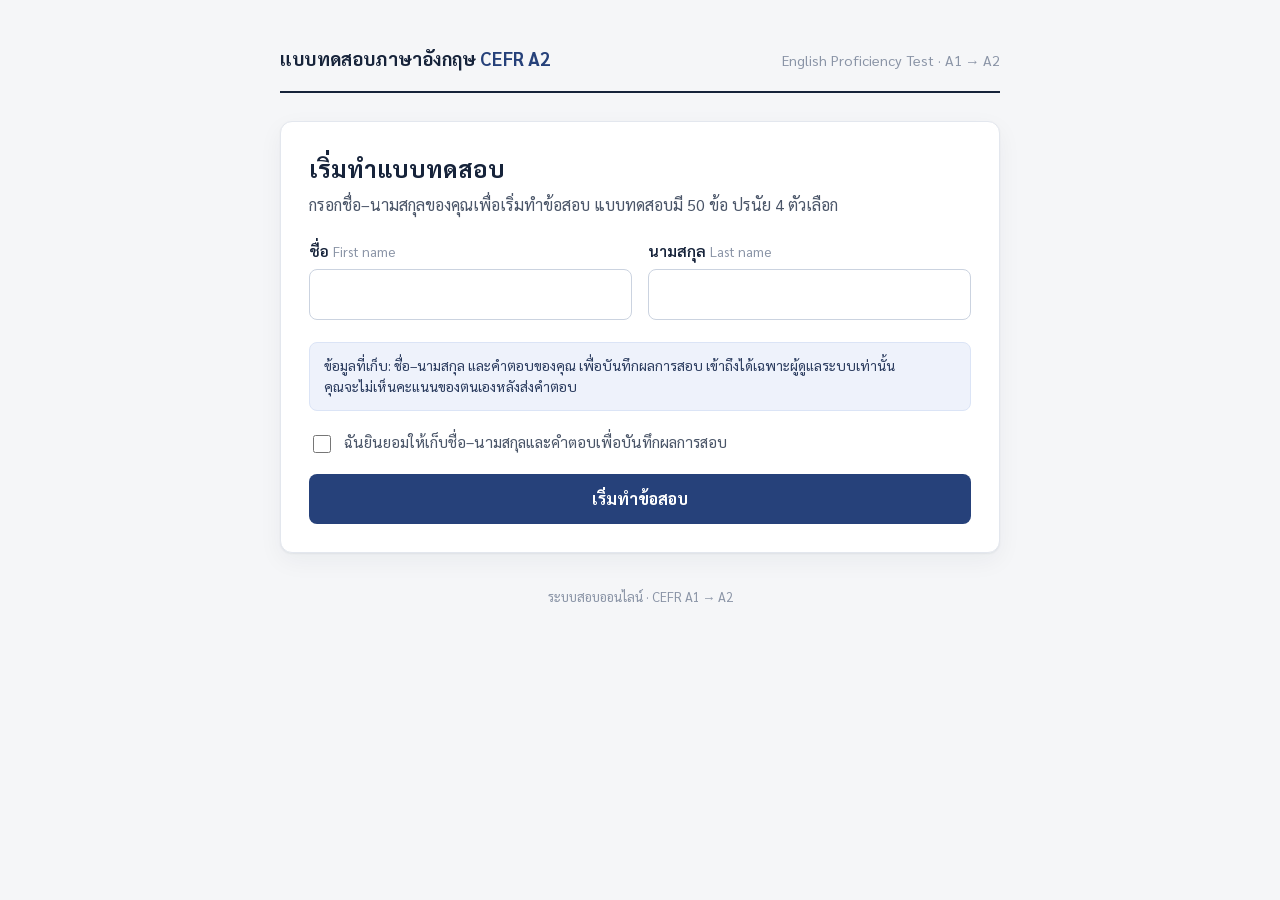
==== index.html @ 223b691b "Initial commit: CEFR English Examination Web Application" ====
<!DOCTYPE html>
<html lang="th">
<head>
  <meta charset="UTF-8">
  <meta name="viewport" content="width=device-width, initial-scale=1">
  <title>แบบทดสอบภาษาอังกฤษ CEFR A2</title>
  <link rel="preconnect" href="https://fonts.googleapis.com">
  <link rel="preconnect" href="https://fonts.gstatic.com" crossorigin>
  <link href="https://fonts.googleapis.com/css2?family=Sarabun:wght@400;600;700&display=swap" rel="stylesheet">
  <link rel="stylesheet" href="assets/css/style.css">
</head>
<body data-page="start">
  <div class="wrap">
    <header class="masthead">
      <div class="brand">แบบทดสอบภาษาอังกฤษ <span>CEFR A2</span></div>
      <div class="sub">English Proficiency Test · A1 → A2</div>
    </header>

    <div class="panel">
      <h1>เริ่มทำแบบทดสอบ</h1>
      <p class="lead">กรอกชื่อ–นามสกุลของคุณเพื่อเริ่มทำข้อสอบ แบบทดสอบมี 50 ข้อ ปรนัย 4 ตัวเลือก</p>

      <div id="start-error" class="error-msg" hidden></div>

      <div class="row-2">
        <div class="field">
          <label for="first-name">ชื่อ <span class="hint">First name</span></label>
          <input type="text" id="first-name" autocomplete="given-name" required>
        </div>
        <div class="field">
          <label for="last-name">นามสกุล <span class="hint">Last name</span></label>
          <input type="text" id="last-name" autocomplete="family-name" required>
        </div>
      </div>

      <div class="field" id="set-field" hidden>
        <label for="set-select">เลือกชุดข้อสอบ <span class="hint">Test set</span></label>
        <select id="set-select"></select>
      </div>

      <div class="notice">
        ข้อมูลที่เก็บ: ชื่อ–นามสกุล และคำตอบของคุณ เพื่อบันทึกผลการสอบ เข้าถึงได้เฉพาะผู้ดูแลระบบเท่านั้น
        <br>คุณจะไม่เห็นคะแนนของตนเองหลังส่งคำตอบ
      </div>

      <div class="field consent">
        <input type="checkbox" id="consent">
        <label for="consent" style="font-weight:400;margin:0">ฉันยินยอมให้เก็บชื่อ–นามสกุลและคำตอบเพื่อบันทึกผลการสอบ</label>
      </div>

      <button class="btn btn-block" id="start-btn">เริ่มทำข้อสอบ</button>
    </div>

    <p class="foot">ระบบสอบออนไลน์ · CEFR A1 → A2</p>
  </div>

  <script src="assets/js/config.js"></script>
  <script src="assets/js/api.js"></script>
  <script src="assets/js/exam.js"></script>
</body>
</html>
---- assets/css/style.css ----
/* ===== CEFR A2 Exam — calm, official, focused ===== */
:root {
  --paper: #f5f6f8;
  --card: #ffffff;
  --ink: #16233a;
  --ink-soft: #4a5568;
  --ink-faint: #8a94a6;
  --line: #e3e7ee;
  --line-strong: #cbd3e0;
  --accent: #26417a;
  --accent-soft: #eef2fb;
  --pass: #1f7a54;
  --pass-soft: #e6f4ec;
  --fail: #a83232;
  --fail-soft: #fbecec;
  --warn: #9a5b12;
  --warn-soft: #fdf2e2;
  --radius: 12px;
  --shadow: 0 1px 2px rgba(22, 35, 58, .06), 0 8px 24px rgba(22, 35, 58, .05);
}

* { box-sizing: border-box; }

html { -webkit-text-size-adjust: 100%; }

body {
  margin: 0;
  font-family: "Sarabun", system-ui, -apple-system, "Segoe UI", sans-serif;
  color: var(--ink);
  background: var(--paper);
  line-height: 1.55;
  font-size: 16px;
}

.wrap { max-width: 760px; margin: 0 auto; padding: 24px 20px 64px; }
.wrap-wide { max-width: 1080px; }

/* ---------- header ---------- */
.masthead {
  display: flex; align-items: baseline; gap: 12px;
  padding: 20px 0 18px; border-bottom: 2px solid var(--ink);
  margin-bottom: 28px; flex-wrap: wrap;
}
.masthead .brand { font-weight: 700; font-size: 1.15rem; letter-spacing: .01em; }
.masthead .brand span { color: var(--accent); }
.masthead .sub { color: var(--ink-faint); font-size: .9rem; margin-left: auto; }

/* ---------- cards / panels ---------- */
.panel {
  background: var(--card); border: 1px solid var(--line);
  border-radius: var(--radius); box-shadow: var(--shadow);
  padding: 28px;
}
.panel + .panel { margin-top: 20px; }

h1 { font-size: 1.5rem; margin: 0 0 6px; font-weight: 700; }
.lead { color: var(--ink-soft); margin: 0 0 22px; }

/* ---------- form ---------- */
.field { margin-bottom: 18px; }
.field label { display: block; font-weight: 600; margin-bottom: 6px; font-size: .95rem; }
.field .hint { color: var(--ink-faint); font-weight: 400; font-size: .85rem; }

input[type="text"], input[type="password"], select {
  width: 100%; padding: 12px 14px; font: inherit; color: var(--ink);
  background: #fff; border: 1px solid var(--line-strong); border-radius: 8px;
  transition: border-color .15s, box-shadow .15s;
}
input:focus, select:focus {
  outline: none; border-color: var(--accent);
  box-shadow: 0 0 0 3px var(--accent-soft);
}

.row-2 { display: grid; grid-template-columns: 1fr 1fr; gap: 16px; }
@media (max-width: 560px) { .row-2 { grid-template-columns: 1fr; } }

.consent { display: flex; gap: 10px; align-items: flex-start; font-size: .92rem; color: var(--ink-soft); }
.consent input { margin-top: 4px; flex: none; width: 18px; height: 18px; accent-color: var(--accent); }

.notice {
  background: var(--accent-soft); border: 1px solid #dbe4f6; color: #2a3b5e;
  border-radius: 8px; padding: 12px 14px; font-size: .86rem; margin: 4px 0 20px;
}

/* ---------- buttons ---------- */
.btn {
  display: inline-flex; align-items: center; justify-content: center; gap: 8px;
  padding: 13px 26px; font: inherit; font-weight: 700; cursor: pointer;
  background: var(--accent); color: #fff; border: none; border-radius: 8px;
  transition: background .15s, transform .05s;
}
.btn:hover { background: #1d3562; }
.btn:active { transform: translateY(1px); }
.btn:disabled { background: var(--line-strong); cursor: default; }
.btn-ghost {
  background: #fff; color: var(--accent); border: 1px solid var(--line-strong);
}
.btn-ghost:hover { background: var(--accent-soft); }
.btn-block { width: 100%; }

/* ---------- error / status ---------- */
.error-msg {
  color: var(--fail); background: var(--fail-soft); border: 1px solid #f0d0d0;
  padding: 10px 14px; border-radius: 8px; font-size: .9rem; margin-bottom: 16px;
}
.error-block { color: var(--fail); text-align: center; padding: 40px 0; }

/* ---------- exam progress ---------- */
.exam-bar {
  position: sticky; top: 0; z-index: 10; background: var(--paper);
  padding: 12px 0 10px; border-bottom: 1px solid var(--line);
}
.exam-meta { display: flex; justify-content: space-between; gap: 12px; font-size: .88rem; color: var(--ink-soft); margin-bottom: 8px; flex-wrap: wrap; }
.exam-meta strong { color: var(--ink); }
.timer { font-weight: 700; color: var(--warn); }
.track { height: 6px; background: var(--line); border-radius: 999px; overflow: hidden; }
.track > span { display: block; height: 100%; width: 0; background: var(--accent); transition: width .25s ease; }

/* ---------- question cards ---------- */
.q-card {
  background: var(--card); border: 1px solid var(--line); border-radius: var(--radius);
  padding: 20px 22px; margin-top: 16px; scroll-margin-top: 90px;
}
.q-card.unanswered { border-color: var(--warn); box-shadow: 0 0 0 3px var(--warn-soft); }
.q-head { display: flex; gap: 12px; margin-bottom: 14px; }
.q-no {
  flex: none; width: 30px; height: 30px; border-radius: 8px;
  background: var(--ink); color: #fff; font-weight: 700; font-size: .9rem;
  display: grid; place-items: center;
}
.q-text { margin: 3px 0; font-size: 1.05rem; }

.opts { display: grid; gap: 8px; }
.opt {
  display: flex; align-items: center; gap: 12px; padding: 11px 14px;
  border: 1px solid var(--line-strong); border-radius: 8px; cursor: pointer;
  transition: border-color .12s, background .12s;
}
.opt:hover { border-color: var(--accent); background: var(--accent-soft); }
.opt input { position: absolute; opacity: 0; width: 0; height: 0; }
.opt-letter {
  flex: none; width: 26px; height: 26px; border-radius: 6px; display: grid; place-items: center;
  border: 1px solid var(--line-strong); font-weight: 700; font-size: .85rem; color: var(--ink-soft);
  transition: all .12s;
}
.opt input:checked ~ .opt-letter { background: var(--accent); border-color: var(--accent); color: #fff; }
.opt:has(input:checked) { border-color: var(--accent); background: var(--accent-soft); }
.opt input:focus-visible ~ .opt-letter { box-shadow: 0 0 0 3px var(--accent-soft); }
.opt-text { font-size: 1rem; }

.submit-row { margin-top: 26px; display: flex; justify-content: flex-end; }

/* ---------- done page ---------- */
.done-wrap { text-align: center; padding: 56px 28px; }
.done-mark {
  width: 64px; height: 64px; border-radius: 50%; margin: 0 auto 20px;
  background: var(--pass-soft); color: var(--pass); display: grid; place-items: center;
  font-size: 2rem; font-weight: 700;
}
.done-wrap h1 { margin-bottom: 10px; }
.done-wrap p { color: var(--ink-soft); margin: 0 auto 26px; max-width: 420px; }

/* ---------- admin ---------- */
.stats { display: grid; grid-template-columns: repeat(3, 1fr); gap: 14px; margin-bottom: 20px; }
@media (max-width: 560px) { .stats { grid-template-columns: 1fr; } }
.stat {
  background: var(--card); border: 1px solid var(--line); border-radius: var(--radius); padding: 16px 18px;
}
.stat .k { color: var(--ink-faint); font-size: .82rem; margin-bottom: 4px; }
.stat .v { font-size: 1.5rem; font-weight: 700; }

.toolbar { display: flex; gap: 12px; margin-bottom: 14px; flex-wrap: wrap; align-items: center; }
.toolbar input, .toolbar select { width: auto; }
.toolbar .grow { flex: 1 1 200px; }
.toolbar .spacer { flex: 1; }

.table-wrap { background: var(--card); border: 1px solid var(--line); border-radius: var(--radius); overflow: auto; }
table { width: 100%; border-collapse: collapse; font-size: .93rem; }
th, td { text-align: left; padding: 11px 14px; border-bottom: 1px solid var(--line); white-space: nowrap; }
th { background: #fafbfc; font-weight: 700; color: var(--ink-soft); position: sticky; top: 0; }
td.num, th.num { text-align: right; font-variant-numeric: tabular-nums; }
tr:last-child td { border-bottom: none; }

.badge { display: inline-block; padding: 3px 10px; border-radius: 999px; font-size: .8rem; font-weight: 700; }
.badge.pass { background: var(--pass-soft); color: var(--pass); }
.badge.fail { background: var(--fail-soft); color: var(--fail); }

.empty { text-align: center; color: var(--ink-faint); padding: 36px 0; }

.foot { margin-top: 34px; text-align: center; color: var(--ink-faint); font-size: .82rem; }

@media (prefers-reduced-motion: reduce) {
  * { transition: none !important; }
  html { scroll-behavior: auto; }
}
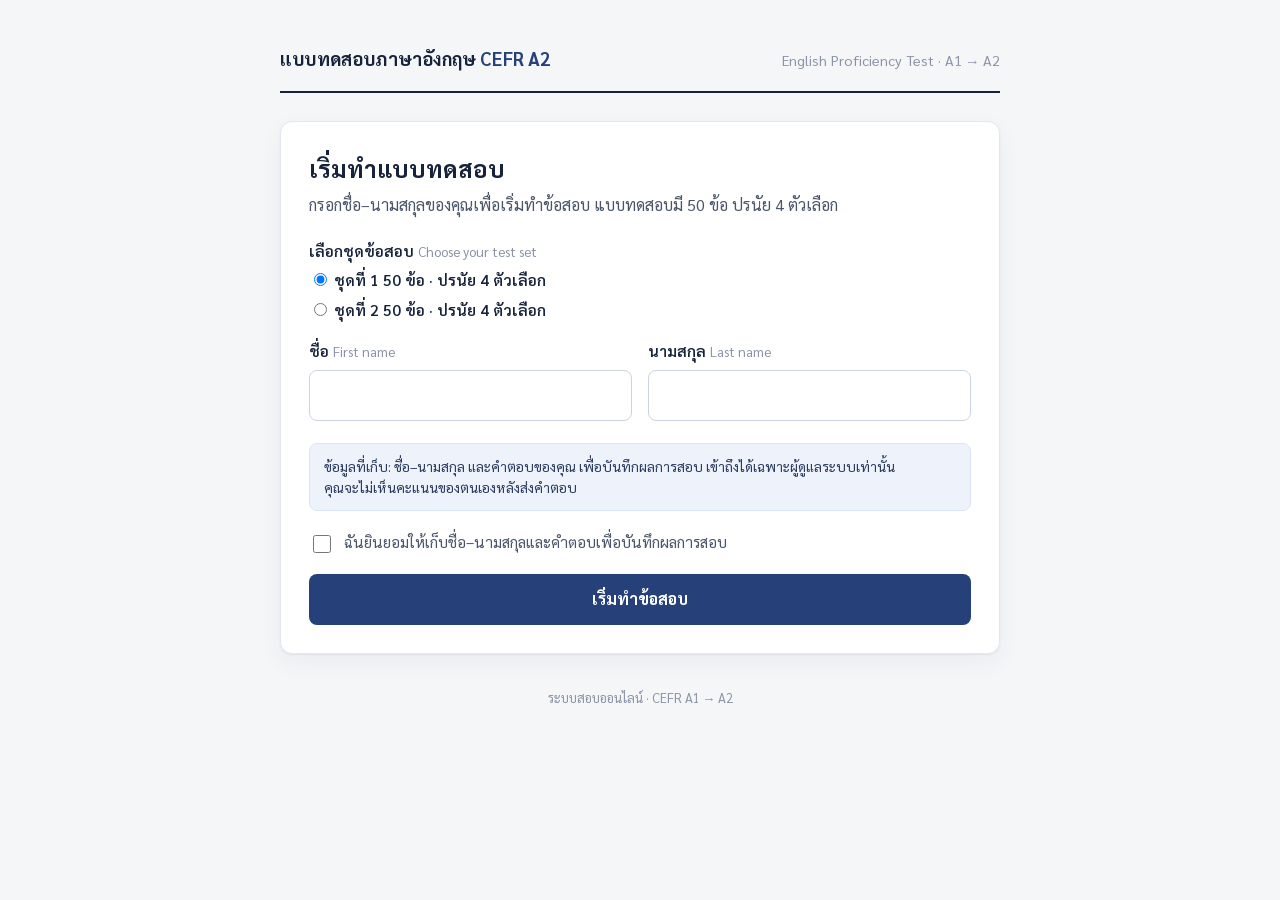
==== commit 7c37b8a4: "Ensure test set choices are rendered in index.html immediately and add script cache-busters" ====
--- a/index.html
+++ b/index.html
@@ -22,6 +22,28 @@
 
       <div id="start-error" class="error-msg" hidden></div>
 
+      <div class="field" id="set-field">
+        <label>เลือกชุดข้อสอบ <span class="hint">Choose your test set</span></label>
+        <div class="set-choices" id="set-choices">
+          <label class="set-choice">
+            <input type="radio" name="exam_set" value="Set 1" checked>
+            <span class="set-check"></span>
+            <span class="set-info">
+              <span class="set-name">ชุดที่ 1</span>
+              <span class="set-desc">50 ข้อ · ปรนัย 4 ตัวเลือก</span>
+            </span>
+          </label>
+          <label class="set-choice">
+            <input type="radio" name="exam_set" value="Set 2">
+            <span class="set-check"></span>
+            <span class="set-info">
+              <span class="set-name">ชุดที่ 2</span>
+              <span class="set-desc">50 ข้อ · ปรนัย 4 ตัวเลือก</span>
+            </span>
+          </label>
+        </div>
+      </div>
+
       <div class="row-2">
         <div class="field">
           <label for="first-name">ชื่อ <span class="hint">First name</span></label>
@@ -31,11 +53,6 @@
           <label for="last-name">นามสกุล <span class="hint">Last name</span></label>
           <input type="text" id="last-name" autocomplete="family-name" required>
         </div>
-      </div>
-
-      <div class="field" id="set-field" hidden>
-        <label for="set-select">เลือกชุดข้อสอบ <span class="hint">Test set</span></label>
-        <select id="set-select"></select>
       </div>
 
       <div class="notice">
@@ -54,8 +71,8 @@
     <p class="foot">ระบบสอบออนไลน์ · CEFR A1 → A2</p>
   </div>
 
-  <script src="assets/js/config.js"></script>
-  <script src="assets/js/api.js"></script>
-  <script src="assets/js/exam.js"></script>
+  <script src="assets/js/config.js?v=2"></script>
+  <script src="assets/js/api.js?v=2"></script>
+  <script src="assets/js/exam.js?v=2"></script>
 </body>
 </html>
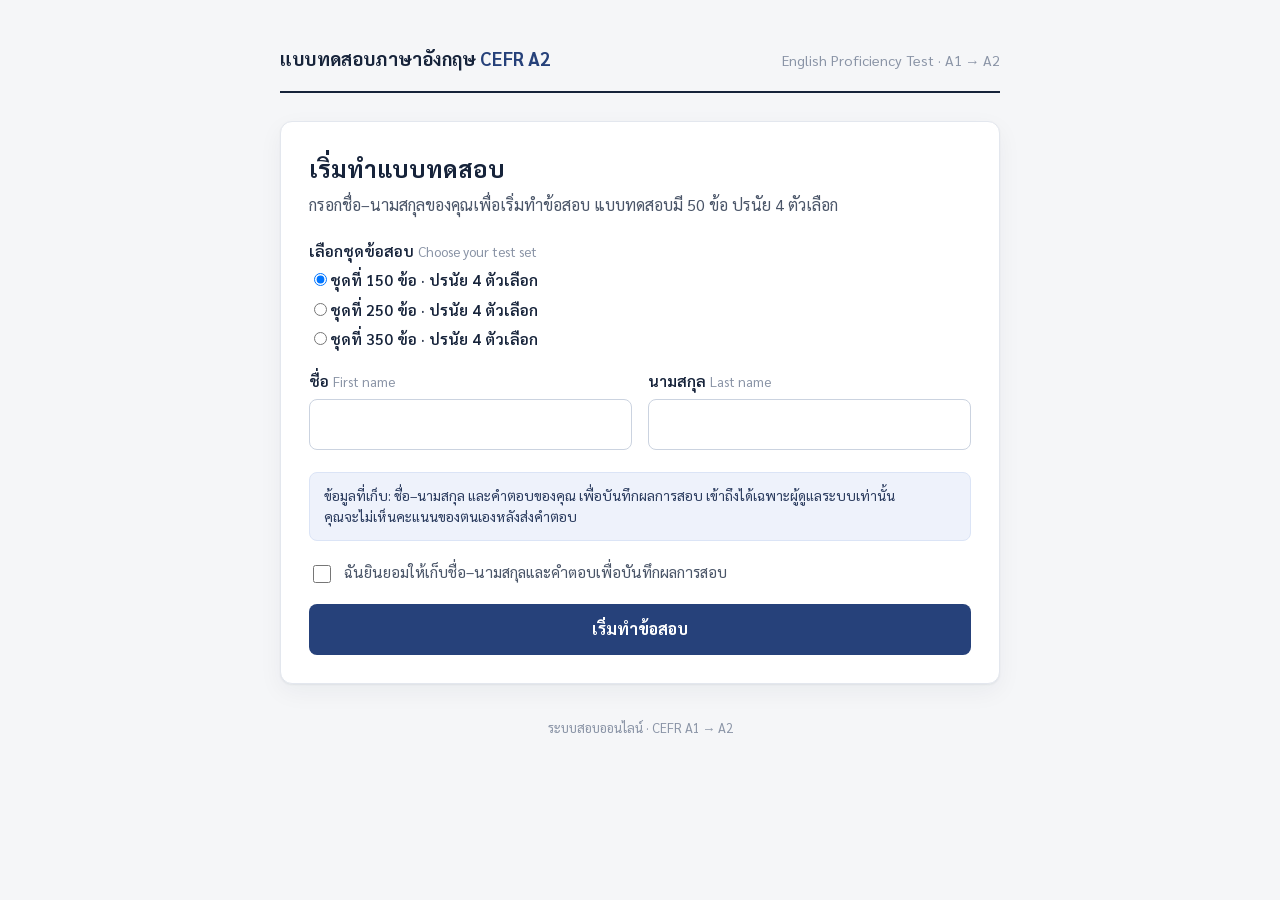
==== commit 46c3db2c: "FEAT: add Set 3 selection to index page and configure manual set selection" ====
--- a/index.html
+++ b/index.html
@@ -41,6 +41,14 @@
               <span class="set-desc">50 ข้อ · ปรนัย 4 ตัวเลือก</span>
             </span>
           </label>
+          <label class="set-choice">
+            <input type="radio" name="exam_set" value="Set 3">
+            <span class="set-check"></span>
+            <span class="set-info">
+              <span class="set-name">ชุดที่ 3</span>
+              <span class="set-desc">50 ข้อ · ปรนัย 4 ตัวเลือก</span>
+            </span>
+          </label>
         </div>
       </div>
 
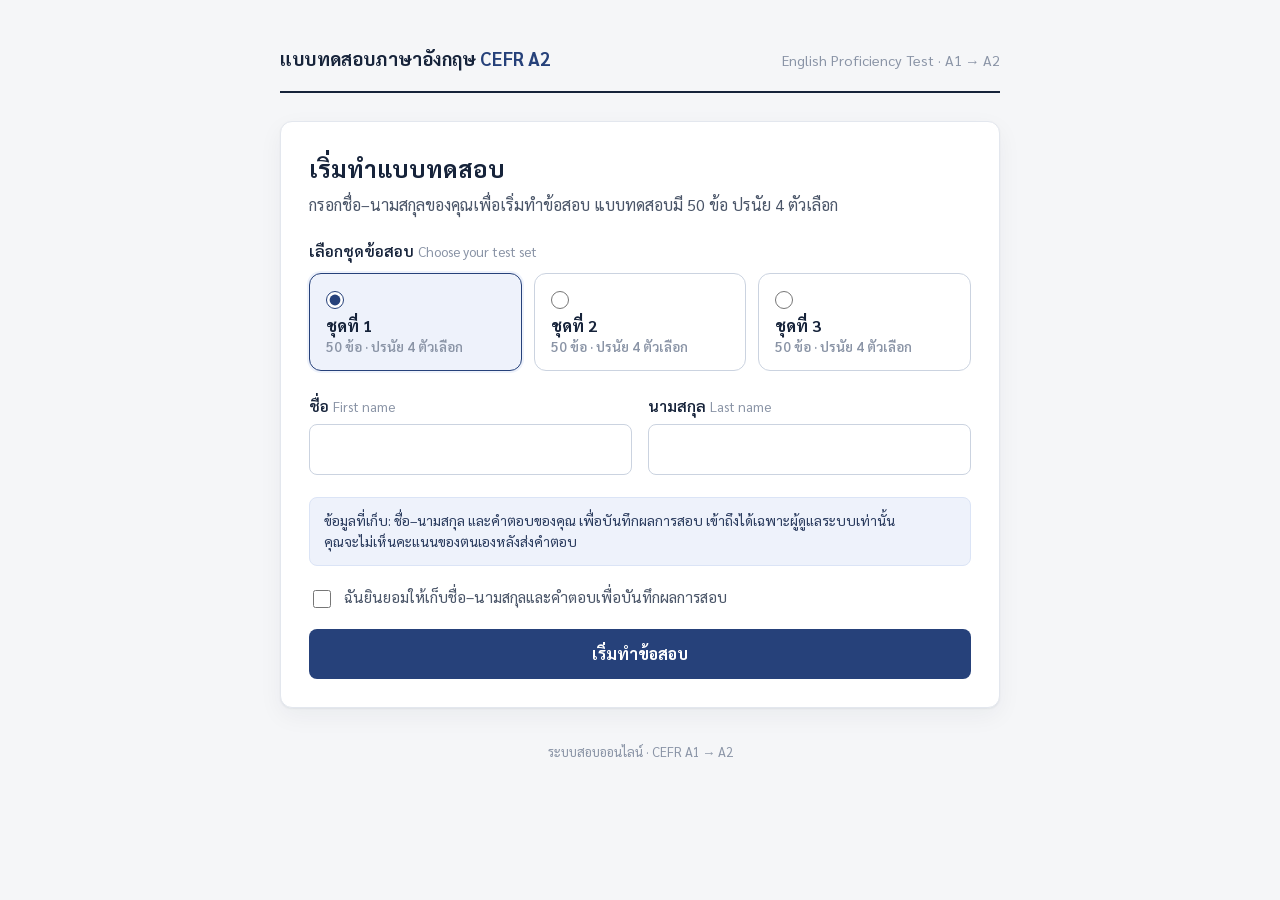
==== commit e9e0c459: "UI: add grid layout and spacing for test set choices so names and question counts do not merge" ====
--- a/index.html
+++ b/index.html
@@ -7,7 +7,7 @@
   <link rel="preconnect" href="https://fonts.googleapis.com">
   <link rel="preconnect" href="https://fonts.gstatic.com" crossorigin>
   <link href="https://fonts.googleapis.com/css2?family=Sarabun:wght@400;600;700&display=swap" rel="stylesheet">
-  <link rel="stylesheet" href="assets/css/style.css">
+  <link rel="stylesheet" href="assets/css/style.css?v=4">
 </head>
 <body data-page="start">
   <div class="wrap">
@@ -79,8 +79,8 @@
     <p class="foot">ระบบสอบออนไลน์ · CEFR A1 → A2</p>
   </div>
 
-  <script src="assets/js/config.js?v=2"></script>
-  <script src="assets/js/api.js?v=2"></script>
-  <script src="assets/js/exam.js?v=2"></script>
+  <script src="assets/js/config.js?v=4"></script>
+  <script src="assets/js/api.js?v=4"></script>
+  <script src="assets/js/exam.js?v=4"></script>
 </body>
 </html>
--- a/assets/css/style.css
+++ b/assets/css/style.css
@@ -61,6 +61,61 @@
 .field label { display: block; font-weight: 600; margin-bottom: 6px; font-size: .95rem; }
 .field .hint { color: var(--ink-faint); font-weight: 400; font-size: .85rem; }
 
+/* ---------- test set cards ---------- */
+.set-choices {
+  display: grid;
+  grid-template-columns: repeat(3, 1fr);
+  gap: 12px;
+  margin-top: 10px;
+}
+@media (max-width: 640px) {
+  .set-choices { grid-template-columns: 1fr; }
+}
+.set-choice {
+  display: flex;
+  align-items: flex-start;
+  gap: 12px;
+  padding: 14px 16px;
+  border: 1px solid var(--line-strong);
+  border-radius: var(--radius);
+  background: #fff;
+  cursor: pointer;
+  transition: all .15s ease;
+  position: relative;
+}
+.set-choice:hover {
+  border-color: var(--accent);
+  background: var(--accent-soft);
+}
+.set-choice input[type="radio"] {
+  margin: 3px 0 0;
+  flex: none;
+  width: 18px;
+  height: 18px;
+  accent-color: var(--accent);
+}
+.set-choice:has(input:checked) {
+  border-color: var(--accent);
+  background: var(--accent-soft);
+  box-shadow: 0 0 0 2px var(--accent-soft);
+}
+.set-info {
+  display: flex;
+  flex-direction: column;
+  gap: 3px;
+}
+.set-name {
+  font-weight: 700;
+  font-size: 1.02rem;
+  color: var(--ink);
+  line-height: 1.2;
+}
+.set-desc {
+  font-size: .84rem;
+  color: var(--ink-faint);
+  line-height: 1.3;
+}
+
 input[type="text"], input[type="password"], select {
   width: 100%; padding: 12px 14px; font: inherit; color: var(--ink);
   background: #fff; border: 1px solid var(--line-strong); border-radius: 8px;
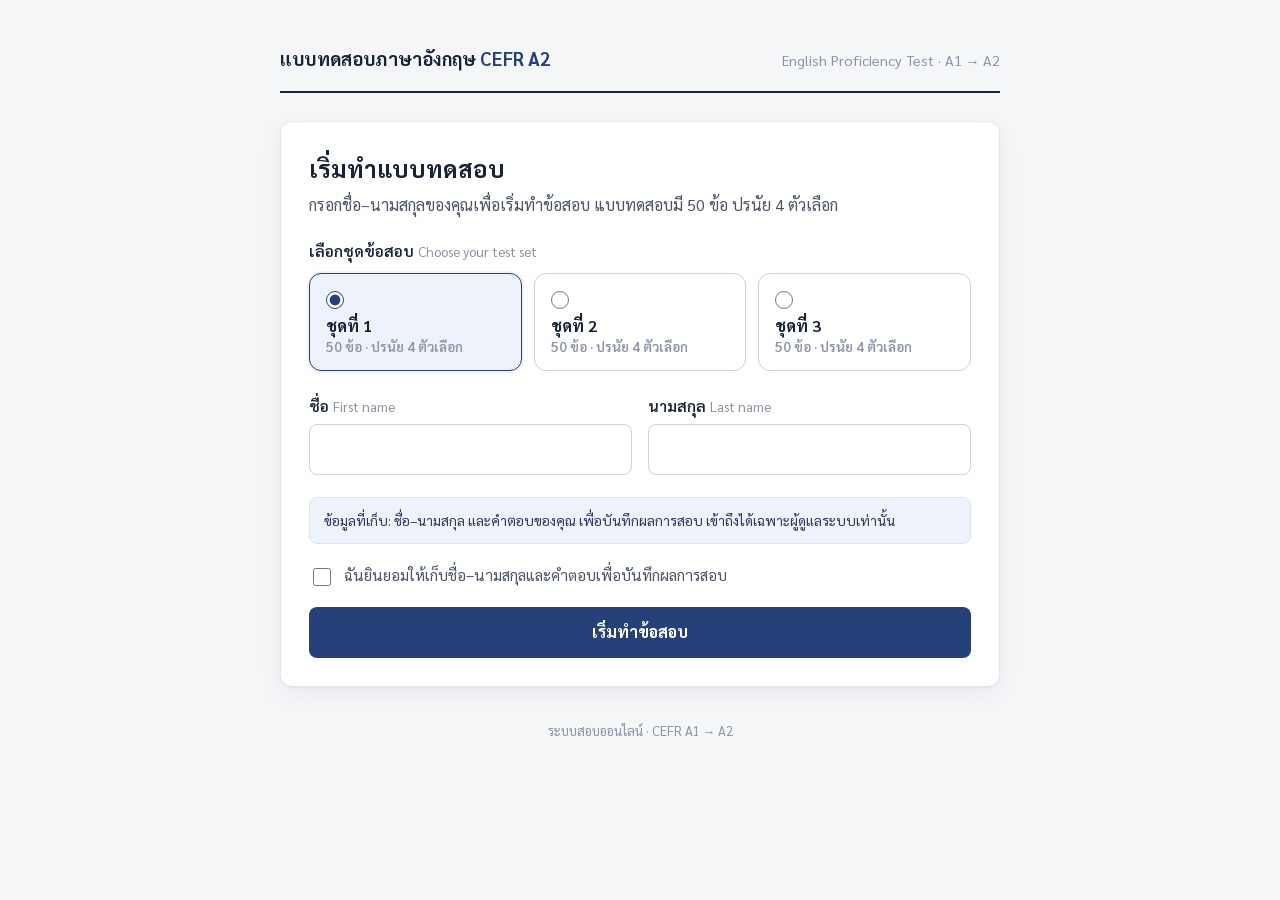
==== commit 17300319: "fix: bump script versions to v6 to bust browser cache and add debug info" ====
--- a/index.html
+++ b/index.html
@@ -7,7 +7,7 @@
   <link rel="preconnect" href="https://fonts.googleapis.com">
   <link rel="preconnect" href="https://fonts.gstatic.com" crossorigin>
   <link href="https://fonts.googleapis.com/css2?family=Sarabun:wght@400;600;700&display=swap" rel="stylesheet">
-  <link rel="stylesheet" href="assets/css/style.css?v=4">
+  <link rel="stylesheet" href="assets/css/style.css?v=6">
 </head>
 <body data-page="start">
   <div class="wrap">
@@ -65,7 +65,6 @@
 
       <div class="notice">
         ข้อมูลที่เก็บ: ชื่อ–นามสกุล และคำตอบของคุณ เพื่อบันทึกผลการสอบ เข้าถึงได้เฉพาะผู้ดูแลระบบเท่านั้น
-        <br>คุณจะไม่เห็นคะแนนของตนเองหลังส่งคำตอบ
       </div>
 
       <div class="field consent">
@@ -79,8 +78,8 @@
     <p class="foot">ระบบสอบออนไลน์ · CEFR A1 → A2</p>
   </div>
 
-  <script src="assets/js/config.js?v=4"></script>
-  <script src="assets/js/api.js?v=4"></script>
-  <script src="assets/js/exam.js?v=4"></script>
+  <script src="config.js?v=6"></script>
+  <script src="assets/js/api.js?v=6"></script>
+  <script src="assets/js/exam.js?v=6"></script>
 </body>
 </html>
--- a/assets/css/style.css
+++ b/assets/css/style.css
@@ -244,6 +244,47 @@
 
 .foot { margin-top: 34px; text-align: center; color: var(--ink-faint); font-size: .82rem; }
 
+/* ---------- modal (admin inspect & keys) ---------- */
+.modal-overlay {
+  position: fixed; top: 0; left: 0; width: 100%; height: 100%;
+  background: rgba(15, 23, 42, 0.55); backdrop-filter: blur(4px);
+  display: grid; place-items: center; z-index: 1000; padding: 20px;
+}
+.modal-overlay[hidden] { display: none !important; }
+.modal-content {
+  background: var(--card); border: 1px solid var(--line); border-radius: var(--radius);
+  box-shadow: 0 20px 25px -5px rgba(0, 0, 0, 0.1), 0 8px 10px -6px rgba(0, 0, 0, 0.1);
+  width: 100%; max-width: 680px; max-height: 85vh; display: flex; flex-direction: column;
+}
+.modal-head {
+  padding: 18px 22px; border-bottom: 1px solid var(--line);
+  display: flex; justify-content: space-between; align-items: center;
+}
+.modal-head h3 { margin: 0; font-size: 1.15rem; color: var(--ink); }
+.modal-body { padding: 20px 22px; overflow-y: auto; }
+.modal-foot {
+  padding: 14px 22px; border-top: 1px solid var(--line); background: #fafbfc;
+  display: flex; justify-content: flex-end; border-radius: 0 0 var(--radius) var(--radius);
+}
+.inspect-table { width: 100%; border-collapse: collapse; font-size: 0.9rem; margin-top: 10px; }
+.inspect-table th, .inspect-table td { padding: 8px 12px; border-bottom: 1px solid var(--line); text-align: center; }
+.inspect-table th { background: #f8fafc; font-weight: 600; color: var(--ink-soft); }
+.inspect-table tr.row-correct { background: rgba(34, 197, 94, 0.05); }
+.inspect-table tr.row-wrong { background: rgba(239, 68, 68, 0.06); }
+.inspect-summary {
+  display: flex; flex-wrap: wrap; gap: 16px; background: #f8fafc; padding: 12px 16px;
+  border-radius: 8px; margin-bottom: 16px; font-size: 0.93rem; border: 1px solid var(--line);
+}
+.inspect-summary div { display: flex; flex-direction: column; gap: 2px; }
+.inspect-summary .lbl { font-size: 0.78rem; color: var(--ink-faint); }
+.inspect-summary .val { font-weight: 700; color: var(--ink); }
+.key-tabs { display: flex; gap: 8px; margin-bottom: 16px; flex-wrap: wrap; }
+.key-tab {
+  padding: 6px 14px; border: 1px solid var(--line); background: var(--bg); border-radius: 6px;
+  cursor: pointer; font-weight: 600; font-size: 0.9rem; transition: all .12s;
+}
+.key-tab.active { background: var(--accent); color: #fff; border-color: var(--accent); }
+
 @media (prefers-reduced-motion: reduce) {
   * { transition: none !important; }
   html { scroll-behavior: auto; }
